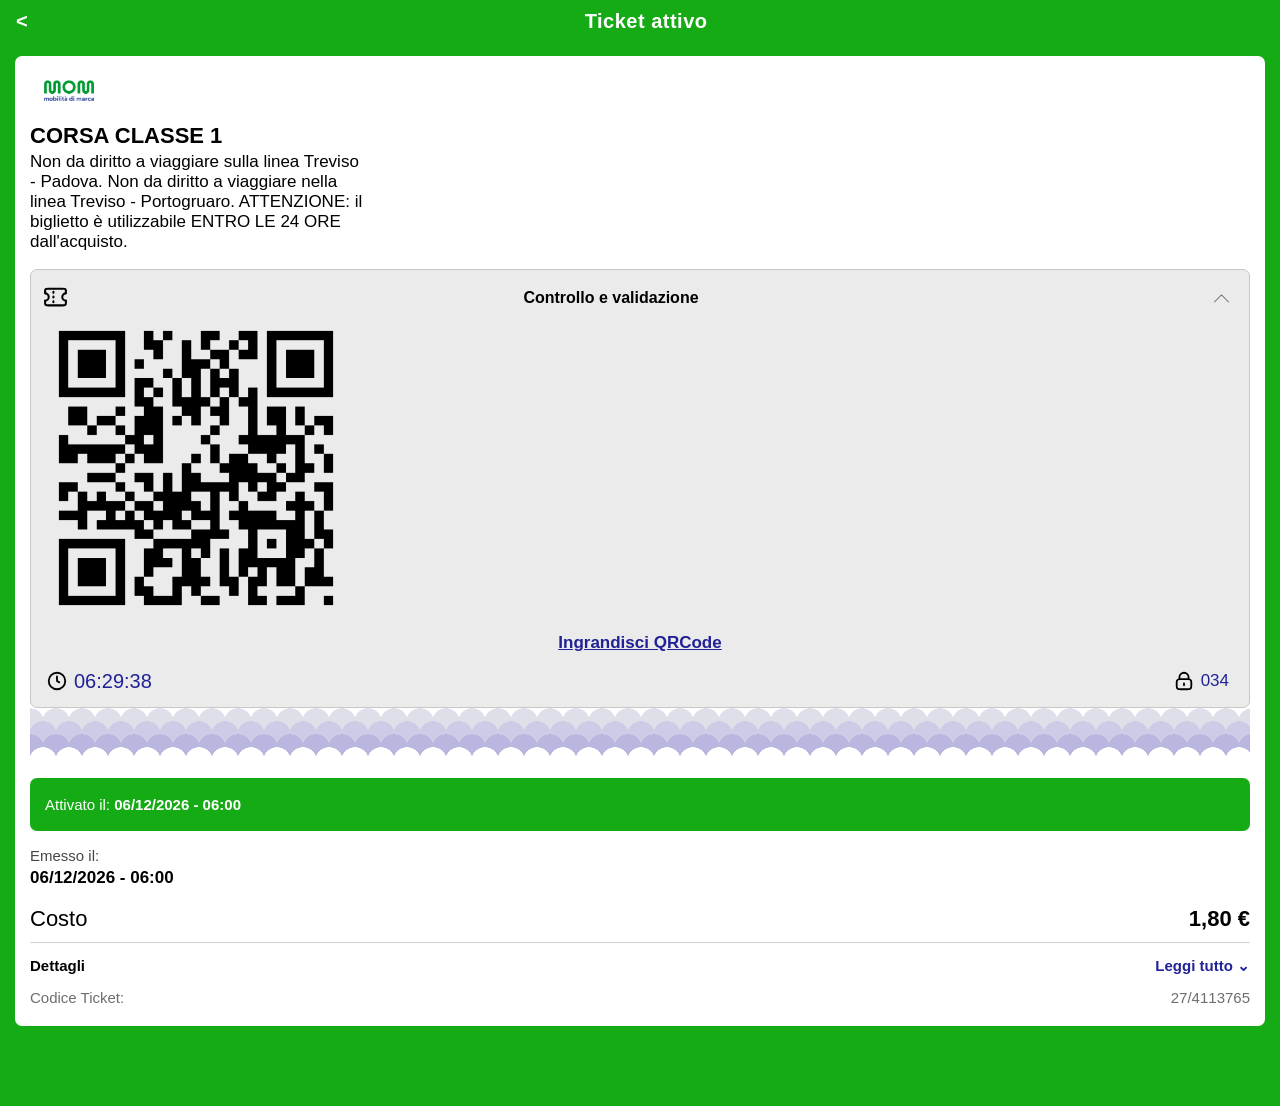
==== index.html @ 4781fc44 "Add files via upload" ====
<!DOCTYPE html>
<html lang = "en">
    <head>
        <meta charset="UTF-8">
        <meta name="viewport" content="width=device-width, initial-scale=1.0" />
        <title>MOMUP</title>
        <link rel="stylesheet" href="styles.css">
        <script src="script.js" defer></script>
    </head>
    <body>
        <header>
            <span class="c">&lt;</span>
            <span>Ticket attivo</span>
            <span></span>
        </header>
        <div class="bianco">
            <img src="logo.png" alt="">
            <h1>CORSA CLASSE 1</h1>
            <p>Non da diritto a viaggiare sulla linea Treviso <br>- Padova. Non da diritto a viaggiare nella <br>
            linea Treviso - Portogruaro. ATTENZIONE: il <br>biglietto è utilizzabile ENTRO LE 24 ORE <br> dall'acquisto.</p>
            <div class="qr">
                <div class="title">
                    <img src="logo-b.svg" alt="" id="ticket">
                    <p>Controllo e validazione</p>
                    <img src="freccia-su.svg" alt="" id="arr">
                </div>
                <img src="qr.png" alt="" id="qr">
                <p id="cod">Ingrandisci QRCode</p>
                <div class="fin">
                    <div class="ora">
                        <img src="orologio.svg" alt="" id="oro">
                        <div id="orologio"></div>
                    </div>
                    <div class="luch">
                        <img src="lock.svg" alt="">
                        <p>034</p>
                    </div>
                </div>
            </div>
            <div class="onde">
                <div class="onde-pista"></div>
            </div>
            <div class="attivato">
    Attivato il: <strong id="d-attivazione"></strong>
</div>
<div class="dettagli">
    <p class="etichetta">Emesso il:</p>
    <p class="valore" id="d-emissione"></p>
    <div class="riga costo">
        <span>Costo</span>
        <span id="d-costo"></span>
    </div>
    <div class="riga dett">
        <strong>Dettagli</strong>
        <a href="#" class="leggi">Leggi tutto &#8964;</a>
    </div>
    <div class="riga codice">
        <span>Codice Ticket:</span>
        <span id="d-codice"></span>
    </div>
</div>
        </div>
    </body>
</html>
---- styles.css ----
body {
        background-color: rgb(20, 171, 20);
}

header {
    color: white;
    font-weight: 700;
    font-family: Arial, Helvetica, sans-serif;
    letter-spacing: 0.5px;
    display: flex;
    justify-content: space-between;
    padding-top: 2px;
    margin: 8px;
    margin-bottom: 23px;
    font-size: 20px;
}

.bianco {
    background-color: white;
    border-radius: 7px;
    margin: 7px;
    font-family: Arial, Helvetica, sans-serif;
    padding-left: 15px;
    font-size: 17px;
    margin-bottom: 80px;
}

.bianco img {
    width: 50px;
    padding-left: 14px;
    padding-top: 22px;
}

.bianco h1 {
    font-size: 22px;
    margin-bottom: -14px;
}

.qr {
    border: 1px solid rgb(199, 199, 199);
    border-radius: 7px;
    background-color: rgb(236, 235, 235);
    margin-left: 0px;
    margin-right: 15px;
}

.title {
    display: flex;
    justify-content: space-between;
    font-size: 16px;
    font-weight: 600;
    margin-top: -5px;
    padding-top: 8px;
}

#ticket {
    width: 25px;
    margin-top: -24px;
    padding-left: 12px;
}

#arr {
    width: 15px;
    margin-top: -21px;
    padding-right: 20px;
} 

.title p {
    margin-left: -46px;
}

#qr {
    display: block;
    width: 350px;
    max-width: none;
    padding: 0;
    margin: 0 auto;
    margin-left: -10px;
    margin-top: -30px;
}

#cod {
    text-align: center;
    text-decoration: underline;
    margin-top: -10px;
    color: rgb(32, 34, 150);
    font-weight: bold;
}

.fin {
    display: flex;
    justify-content: space-between;
    align-items: center;
    padding: 0 20px 14px 15px;
}

.ora,
.luch {
    display: flex;
    align-items: center;
    gap: 6px;
}

.fin img {
    width: 22px;
    height: 22px;
    padding: 0;
    margin: 0;
}

#orologio,
.luch p {
    margin: 0;
    font-size: 20px;
    font-weight: 500;
    color: rgb(32, 34, 150);
    font-variant-numeric: tabular-nums;
}

.luch p {
    font-size: 17px;
}

.onde {
    --p: 26px;   /* periodo orizzontale (distanza tra due cerchi) */
    --r: 14px;   /* raggio dei cerchi, leggermente > p/2 per la sovrapposizione */
    position: relative;
    overflow: hidden;
    height: calc(var(--r) + var(--p) * 1.5 + 3px);
    margin-right: 15px;
    background-color: #fff;
}

.onde-pista {
    position: absolute;
    top: 0;
    bottom: 0;
    left: calc(var(--p) * -1);
    width: calc(100% + var(--p));
    background-repeat: repeat-x;
    background-size: var(--p) 100%;
    background-image:
        /* fila 4: bianca */
        radial-gradient(circle var(--r) at 50% calc(var(--r) + var(--p) * 1.5), #fff calc(var(--r) - 0.5px), transparent var(--r)),
        /* fila 3: lavanda scuro */
        radial-gradient(circle var(--r) at 50% calc(var(--r) + var(--p)), #b9b6e0 calc(var(--r) - 0.5px), transparent var(--r)),
        /* fila 2: lavanda medio */
        radial-gradient(circle var(--r) at 50% calc(var(--r) + var(--p) * 0.5), #cdcce6 calc(var(--r) - 0.5px), transparent var(--r)),
        /* fila 1: grigio chiaro */
        radial-gradient(circle var(--r) at 50% var(--r), #dfdfea calc(var(--r) - 0.5px), transparent var(--r));
    background-position:
        0 0,
        calc(var(--p) / 2) 0,
        0 0,
        calc(var(--p) / 2) 0;
    animation: scorri 0.28s linear infinite;
    will-change: transform;
}

@keyframes scorri {
    to { transform: translateX(var(--p)); }
}

@media (prefers-reduced-motion: reduce) {
    .onde-pista { animation: none; }
}

.attivato {
    background-color: rgb(20, 171, 20);
    color: white;
    border-radius: 7px;
    padding: 18px 15px;
    margin: 14px 15px 0 0;
    font-size: 15px;
}

.dettagli {
    margin-right: 15px;
    padding-bottom: 20px;
}

.etichetta {
    margin: 16px 0 4px;
    font-size: 15px;
    color: rgb(70, 70, 70);
}

.valore {
    margin: 0;
    font-size: 17px;
    font-weight: 600;
}

.riga {
    display: flex;
    justify-content: space-between;
    align-items: center;
}

.costo {
    margin-top: 18px;
    padding-bottom: 10px;
    border-bottom: 1px solid rgb(210, 210, 210);
    font-size: 22px;
}

.costo span:last-child {
    font-weight: 600;
}

.dett,
.codice {
    margin-top: 14px;
    font-size: 15px;
}

.leggi {
    color: rgb(32, 34, 150);
    font-weight: 600;
    text-decoration: none;
}

.codice {
    color: rgb(110, 110, 110);
}
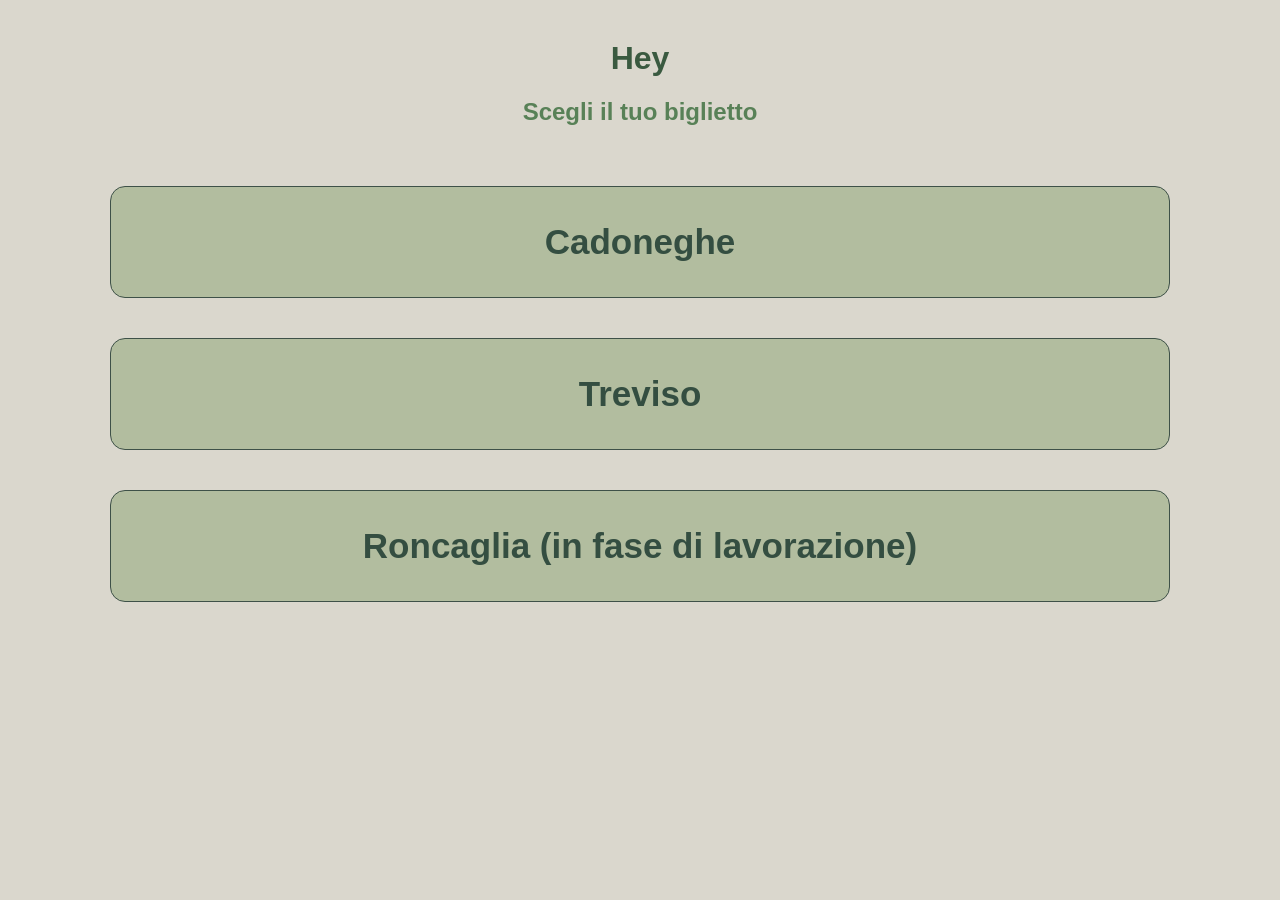
==== commit 9e45a86a: "Add files via upload" ====
--- a/index.html
+++ b/index.html
@@ -3,62 +3,71 @@
     <head>
         <meta charset="UTF-8">
         <meta name="viewport" content="width=device-width, initial-scale=1.0" />
-        <title>MOMUP</title>
-        <link rel="stylesheet" href="styles.css">
+        <title>Biglietti</title>
         <script src="script.js" defer></script>
+        <style>
+            body {
+                background-color: rgb(218, 215, 205);
+                font-family: Arial, Helvetica, sans-serif;
+            }
+
+            h1 {
+                color: rgb(58, 90, 64);
+                font-family: Arial, Helvetica, sans-serif;
+                text-align: center;
+                margin-top: 40px
+            }
+
+            h2 {
+                text-align: center;
+                color: rgb(88, 129, 87);
+            }
+            
+            .destinazioni {
+                width: 90%;
+                display: flex;
+                flex-direction: column;
+                margin: auto;
+            }
+
+            .div {
+                background-color: rgb(178, 189, 159);
+                width: 93%;
+                margin: auto;
+                height: 150px auto;
+                border: 1px solid #3e5148;
+                border-radius: 15px;
+                margin-top: 40px;
+            }
+
+            a {
+                text-decoration: none;
+                color: rgb(52, 78, 65);
+                font-weight: 800;
+            }
+
+            p {
+                font-size: 35px;
+                text-align: center;
+                width: 100%;
+                height: 100%;
+            }
+            
+        </style>
     </head>
     <body>
-        <header>
-            <span class="c">&lt;</span>
-            <span>Ticket attivo</span>
-            <span></span>
-        </header>
-        <div class="bianco">
-            <img src="logo.png" alt="">
-            <h1>CORSA CLASSE 1</h1>
-            <p>Non da diritto a viaggiare sulla linea Treviso <br>- Padova. Non da diritto a viaggiare nella <br>
-            linea Treviso - Portogruaro. ATTENZIONE: il <br>biglietto è utilizzabile ENTRO LE 24 ORE <br> dall'acquisto.</p>
-            <div class="qr">
-                <div class="title">
-                    <img src="logo-b.svg" alt="" id="ticket">
-                    <p>Controllo e validazione</p>
-                    <img src="freccia-su.svg" alt="" id="arr">
-                </div>
-                <img src="qr.png" alt="" id="qr">
-                <p id="cod">Ingrandisci QRCode</p>
-                <div class="fin">
-                    <div class="ora">
-                        <img src="orologio.svg" alt="" id="oro">
-                        <div id="orologio"></div>
-                    </div>
-                    <div class="luch">
-                        <img src="lock.svg" alt="">
-                        <p>034</p>
-                    </div>
-                </div>
+        <h1>Hey</h1>
+        <h2>Scegli il tuo biglietto</h2>
+        <div class="destinazioni">
+            <div class="ca div">
+                <a href="ca.html"><p>Cadoneghe</p></a>
             </div>
-            <div class="onde">
-                <div class="onde-pista"></div>
+            <div class="tr div">
+                <a href="tr.html"><p>Treviso</p></a>
             </div>
-            <div class="attivato">
-    Attivato il: <strong id="d-attivazione"></strong>
-</div>
-<div class="dettagli">
-    <p class="etichetta">Emesso il:</p>
-    <p class="valore" id="d-emissione"></p>
-    <div class="riga costo">
-        <span>Costo</span>
-        <span id="d-costo"></span>
-    </div>
-    <div class="riga dett">
-        <strong>Dettagli</strong>
-        <a href="#" class="leggi">Leggi tutto &#8964;</a>
-    </div>
-    <div class="riga codice">
-        <span>Codice Ticket:</span>
-        <span id="d-codice"></span>
-    </div>
-</div>
+            <div class="ro div">
+                <a href="ro.html"><p>Roncaglia (in fase di lavorazione)</p></a>
+            </div>
         </div>
     </body>
 </html>
